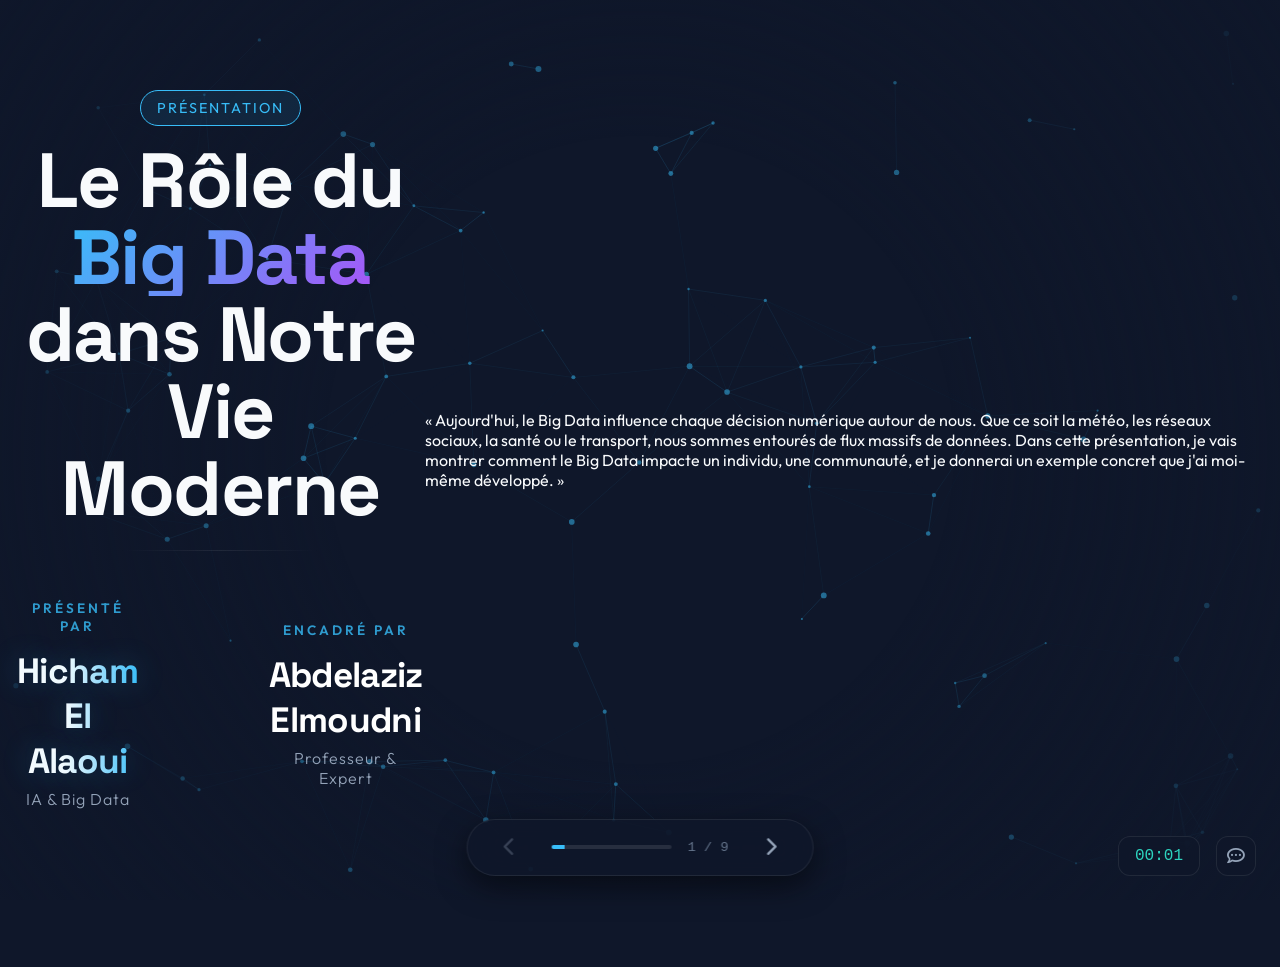
==== index.html @ c6f70495 "Initial commit: Big Data presentation" ====
<!DOCTYPE html>
<html lang="fr">

<head>
    <meta charset="UTF-8">
    <meta name="viewport" content="width=device-width, initial-scale=1.0">
    <title>Le Rôle du Big Data - Hicham El Alaoui</title>
    <link rel="preconnect" href="https://fonts.googleapis.com">
    <link rel="preconnect" href="https://fonts.gstatic.com" crossorigin>
    <link
        href="https://fonts.googleapis.com/css2?family=Outfit:wght@300;400;500;700&family=Space+Grotesk:wght@300;400;600;700&display=swap"
        rel="stylesheet">
    <link rel="stylesheet" href="style.css">
    <link rel="stylesheet" href="https://cdnjs.cloudflare.com/ajax/libs/font-awesome/6.4.0/css/all.min.css">
</head>

<body>

    <!-- Canvas for Particle Network -->
    <canvas id="bg-canvas"></canvas>
    <div class="vignette"></div>

    <main id="presentation">

        <!-- SLIDE 1: Title -->
        <section class="slide active" id="slide-1">
            <div class="content-wrapper">
                <div class="hero-content">
                    <div class="tag">Présentation</div>
                    <h1 class="main-title">Le Rôle du <span class="gradient-text">Big Data</span><br>dans Notre Vie
                        Moderne</h1>
                    <div class="divider"></div>

                    <div class="people-container">
                        <div class="person-block presenter">
                            <span class="role-label">Présenté par</span>
                            <h2 class="person-name">Hicham El Alaoui</h2>
                            <span class="person-title">IA & Big Data</span>
                        </div>

                        <div class="vertical-line"></div>

                        <div class="person-block supervisor">
                            <span class="role-label">Encadré par</span>
                            <h2 class="person-name">Abdelaziz Elmoudni</h2>
                            <span class="person-title">Professeur & Expert</span>
                        </div>
                    </div>

                </div>
            </div>
            <div class="speaker-notes">
                <p>« Aujourd'hui, le Big Data influence chaque décision numérique autour de nous. Que ce soit la météo,
                    les réseaux sociaux, la santé ou le transport, nous sommes entourés de flux massifs de données. Dans
                    cette présentation, je vais montrer comment le Big Data impacte un individu, une communauté, et je
                    donnerai un exemple concret que j'ai moi-même développé. »</p>
            </div>
        </section>

        <!-- SLIDE 2: Definition -->
        <section class="slide" id="slide-2">
            <div class="content-wrapper">
                <h2 class="slide-title">Le Big Data c'est quoi ?</h2>
                <div class="big-concept">
                    <div class="concept-circle">
                        <span class="v-letter">5V</span>
                        <div class="orbit"></div>
                    </div>
                    <div class="v-list">
                        <div class="v-item">
                            <div class="icon-box"><i class="fa-solid fa-database"></i></div> <span>Volume</span>
                        </div>
                        <div class="v-item">
                            <div class="icon-box"><i class="fa-solid fa-gauge-high"></i></div> <span>Vitesse</span>
                        </div>
                        <div class="v-item">
                            <div class="icon-box"><i class="fa-solid fa-layer-group"></i></div> <span>Variété</span>
                        </div>
                        <div class="v-item">
                            <div class="icon-box"><i class="fa-solid fa-check-double"></i></div> <span>Véracité</span>
                        </div>
                        <div class="v-item">
                            <div class="icon-box"><i class="fa-solid fa-gem"></i></div> <span>Valeur</span>
                        </div>
                    </div>
                </div>
            </div>
            <div class="speaker-notes">
                <p>« On parle de Big Data lorsque les données sont trop grandes, trop rapides ou trop complexes pour
                    être traitées avec les outils classiques. Les technologies Big Data permettent de capturer, stocker
                    et analyser ces flux en temps réel. »</p>
            </div>
        </section>

        <!-- SLIDE 3: Impact Individual -->
        <section class="slide" id="slide-3">
            <div class="content-wrapper">
                <h2 class="slide-title">Impact sur l'Individu</h2>
                <div class="cards-grid">
                    <div class="card">
                        <div class="card-glow"></div>
                        <div class="icon"><i class="fa-brands fa-tiktok"></i></div>
                        <h3>Recommandations</h3>
                        <p>TikTok, Netflix</p>
                    </div>
                    <div class="card">
                        <div class="card-glow"></div>
                        <div class="icon"><i class="fa-solid fa-map-location-dot"></i></div>
                        <h3>Navigation</h3>
                        <p>Google Maps (Trafic réel)</p>
                    </div>
                    <div class="card">
                        <div class="card-glow"></div>
                        <div class="icon"><i class="fa-solid fa-shield-halved"></i></div>
                        <h3>Sécurité</h3>
                        <p>Détection fraude bancaire</p>
                    </div>
                    <div class="card">
                        <div class="card-glow"></div>
                        <div class="icon"><i class="fa-solid fa-cloud-sun"></i></div>
                        <h3>Météo</h3>
                        <p>Prévisions ultra précises</p>
                    </div>
                    <div class="card">
                        <div class="card-glow"></div>
                        <div class="icon"><i class="fa-solid fa-heart-pulse"></i></div>
                        <h3>Santé</h3>
                        <p>Suivi cardiaque, sommeil</p>
                    </div>
                </div>
            </div>
            <div class="speaker-notes">
                <p>« Chaque individu interagit avec des systèmes Big Data sans s'en rendre compte. La météo qu'il
                    consulte, les trajets proposés, les promotions qu'il reçoit — tout est basé sur l'analyse de
                    milliards de données. »</p>
            </div>
        </section>

        <!-- SLIDE 4: Impact Society -->
        <section class="slide" id="slide-4">
            <div class="content-wrapper">
                <h2 class="slide-title">Impact sur la Société</h2>
                <div class="list-layout">
                    <div class="list-item">
                        <span class="emoji">📉</span>
                        <div class="text">
                            <h3>Prévention des catastrophes</h3>
                            <p>Anticipation climatique et gestion des risques</p>
                        </div>
                    </div>
                    <div class="list-item">
                        <span class="emoji">🚌</span>
                        <div class="text">
                            <h3>Transport Public</h3>
                            <p>Optimisation des flux et trajets</p>
                        </div>
                    </div>
                    <div class="list-item">
                        <span class="emoji">🏥</span>
                        <div class="text">
                            <h3>Santé Publique</h3>
                            <p>Gestion hospitalière intelligente</p>
                        </div>
                    </div>
                    <div class="list-item">
                        <span class="emoji">📈</span>
                        <div class="text">
                            <h3>Politique</h3>
                            <p>Décisions basées sur les données</p>
                        </div>
                    </div>
                    <div class="list-item">
                        <span class="emoji">📰</span>
                        <div class="text">
                            <h3>Société</h3>
                            <p>Analyse globale des tendances sociales</p>
                        </div>
                    </div>
                </div>
            </div>
            <div class="speaker-notes">
                <p>« Le Big Data ne sert pas seulement les individus : il aide aussi les gouvernements, les villes et
                    les entreprises à prendre de meilleures décisions. »</p>
            </div>
        </section>

        <!-- SLIDE 5: Concrete Example -->
        <section class="slide" id="slide-5">
            <div class="content-wrapper">
                <h2 class="slide-title">Exemple Concret : Mon Projet</h2>
                <div class="project-showcase">
                    <h3 class="project-name">🌤️ Real-Time Weather Streaming Pipeline</h3>

                    <div class="pipeline-container">
                        <!-- Pipeline Animation -->
                        <div class="pipeline-track">
                            <div class="data-packet p1"></div>
                            <div class="data-packet p2"></div>
                            <div class="data-packet p3"></div>
                        </div>

                        <div class="pipeline-nodes">
                            <div class="node">
                                <div class="node-icon python"><i class="fa-brands fa-python"></i></div>
                                <div class="node-label">Python</div>
                                <div class="node-desc">Source (1s)</div>
                            </div>
                            <div class="connector">
                                <div class="flow-line"></div>
                            </div>
                            <div class="node">
                                <div class="node-icon kafka">K</div>
                                <div class="node-label">Kafka</div>
                                <div class="node-desc">Streaming</div>
                            </div>
                            <div class="connector">
                                <div class="flow-line"></div>
                            </div>
                            <div class="node">
                                <div class="node-icon streamlit">S</div>
                                <div class="node-label">Streamlit</div>
                                <div class="node-desc">Dashboard</div>
                            </div>
                        </div>
                    </div>

                    <div class="tech-stack-future">
                        <span class="badge">Roadmap</span>
                        <span class="tech"><i class="fa-brands fa-microsoft"></i> Azure Event Hub</span>
                        <span class="tech"><i class="fa-solid fa-database"></i> PostgreSQL</span>
                        <span class="tech"><i class="fa-solid fa-chart-simple"></i> Power BI</span>
                    </div>

                    <ul class="benefits-list">
                        <li><i class="fa-solid fa-check"></i> Visualisation Live</li>
                        <li><i class="fa-solid fa-check"></i> Anticipation Risques</li>
                        <li><i class="fa-solid fa-check"></i> Évolutif</li>
                    </ul>
                </div>
            </div>
            <div class="speaker-notes">
                <p>« Voici un exemple réel que j'ai développé : un système complet de streaming météo en temps réel
                    utilisant Kafka. Python récupère la météo, Kafka la diffuse, et Streamlit l'affiche. »</p>
            </div>
        </section>

        <!-- SLIDE 6: Why this example -->
        <section class="slide" id="slide-6">
            <div class="content-wrapper">
                <h2 class="slide-title">La Force du Big Data</h2>
                <div class="split-layout">
                    <div class="left-panel">
                        <h3>Une simple donnée devient puissante grâce à :</h3>
                        <ul class="power-list">
                            <li><i class="fa-solid fa-bolt"></i> Temps réel</li>
                            <li><i class="fa-solid fa-magnifying-glass-chart"></i> Analyse</li>
                            <li><i class="fa-solid fa-chart-pie"></i> Visualisation</li>
                            <li><i class="fa-solid fa-stopwatch"></i> Décision rapide</li>
                        </ul>
                    </div>
                    <div class="right-panel">
                        <h3>Même principe utilisé par :</h3>
                        <div class="logos-grid">
                            <div class="logo-item"><i class="fa-brands fa-google"></i> Google Weather</div>
                            <div class="logo-item"><i class="fa-solid fa-cloud"></i> Météo France</div>
                            <div class="logo-item"><i class="fa-solid fa-plane"></i> Aéroports</div>
                            <div class="logo-item"><i class="fa-brands fa-uber"></i> Uber / Glovo</div>
                        </div>
                    </div>
                </div>
            </div>
            <div class="speaker-notes">
                <p>« Ce projet montre comment une simple donnée météo peut devenir un outil puissant. Ce pipeline est le
                    même principe utilisé par les géants de la tech. »</p>
            </div>
        </section>

        <!-- SLIDE 7: Future -->
        <section class="slide" id="slide-7">
            <div class="content-wrapper">
                <h2 class="slide-title">L'Avenir du Big Data</h2>
                <div class="trends-container">
                    <div class="trend-bubble t1">
                        <i class="fa-solid fa-brain"></i>
                        <span>IA + Big Data</span>
                    </div>
                    <div class="trend-bubble t2">
                        <i class="fa-solid fa-microchip"></i>
                        <span>Edge Computing</span>
                    </div>
                    <div class="trend-bubble t3">
                        <i class="fa-solid fa-city"></i>
                        <span>Smart Cities</span>
                    </div>
                    <div class="trend-bubble t4">
                        <i class="fa-solid fa-wifi"></i>
                        <span>IoT</span>
                    </div>
                    <div class="trend-bubble t5">
                        <i class="fa-solid fa-scale-balanced"></i>
                        <span>Data Ethics</span>
                    </div>
                </div>
            </div>
            <div class="speaker-notes">
                <p>« L'avenir sera construit par des systèmes capables de comprendre le monde en temps réel. Nous sommes
                    seulement au début. »</p>
            </div>
        </section>

        <!-- SLIDE 8: Conclusion -->
        <section class="slide" id="slide-8">
            <div class="content-wrapper">
                <div class="quote-container">
                    <i class="fa-solid fa-quote-left quote-icon"></i>
                    <p class="quote-text">Le Big Data n'est pas seulement une technologie.<br>C'est un <span
                            class="highlight">nouvel organe</span> pour la société.</p>
                    <div class="quote-author">
                        <p>Si nous savons le maîtriser, il nous permettra de construire un monde plus intelligent.</p>
                        <p><strong>Tout commence avec de petits projets.</strong></p>
                    </div>
                </div>
            </div>
            <div class="speaker-notes">
                <p>« Le Big Data n'est pas seulement une technologie. C'est un nouvel organe pour la société. »</p>
            </div>
        </section>

        <!-- SLIDE 9: Merci -->
        <section class="slide" id="slide-9">
            <div class="content-wrapper">
                <div class="thank-you-container">
                    <div class="thank-circle">
                        <i class="fa-solid fa-check"></i>
                    </div>
                    <h1 class="end-title">Merci pour votre attention</h1>
                    <div class="contact-info">
                        <div class="contact-item"><i class="fa-brands fa-linkedin"></i> Hicham El Alaoui</div>
                        <div class="contact-item"><i class="fa-solid fa-envelope"></i> elalaouih474@gmail.com</div>
                    </div>
                </div>
            </div>
            <div class="speaker-notes">
                <p>« Merci à tous pour votre écoute. Je suis disponible pour vos questions. »</p>
            </div>
        </section>

    </main>

    <div class="controls">
        <button id="prev-btn" class="nav-btn"><i class="fa-solid fa-chevron-left"></i></button>
        <div class="progress-container">
            <div class="progress-bar">
                <div class="progress-fill" id="progress-fill"></div>
            </div>
            <div class="slide-counter"><span id="current-slide-num">1</span> / <span id="total-slides-num">9</span>
            </div>
        </div>
        <button id="next-btn" class="nav-btn"><i class="fa-solid fa-chevron-right"></i></button>
    </div>

    <div class="presenter-tools">
        <div class="timer" id="presentation-timer">00:00</div>
        <button id="toggle-notes-btn"><i class="fa-regular fa-comment-dots"></i></button>
    </div>

    <div id="notes-display" class="notes-overlay hidden">
        <div class="notes-header">
            <h3><i class="fa-solid fa-microphone-lines"></i> Script</h3>
        </div>
        <div class="notes-content">
            <p id="current-note">...</p>
        </div>
    </div>

    <script src="script.js"></script>
</body>

</html>
---- style.css ----
:root {
    --bg-color: #0f172a;
    --text-color: #f8fafc;
    --accent-primary: #38bdf8;
    --accent-secondary: #a855f7;
    --accent-tertiary: #2dd4bf;
    --card-bg: rgba(30, 41, 59, 0.4);
    --glass-border: rgba(255, 255, 255, 0.08);
    --font-main: 'Outfit', sans-serif;
    --font-display: 'Space Grotesk', sans-serif;
}

* {
    margin: 0;
    padding: 0;
    box-sizing: border-box;
}

body {
    background-color: var(--bg-color);
    color: var(--text-color);
    font-family: var(--font-main);
    overflow: hidden;
    height: 100vh;
    width: 100vw;
}

/* Canvas Background */
#bg-canvas {
    position: fixed;
    top: 0;
    left: 0;
    width: 100%;
    height: 100%;
    z-index: -2;
}

.vignette {
    position: fixed;
    top: 0;
    left: 0;
    width: 100%;
    height: 100%;
    z-index: -1;
    background: radial-gradient(circle, transparent 40%, #0f172a 100%);
    pointer-events: none;
}

/* Main Layout */
main {
    height: 100vh;
    width: 100vw;
    position: relative;
    z-index: 1;
}

.slide {
    position: absolute;
    top: 0;
    left: 0;
    width: 100%;
    height: 100%;
    opacity: 0;
    visibility: hidden;
    transition: all 0.8s cubic-bezier(0.2, 0.8, 0.2, 1);
    transform: scale(1.1) translateY(20px);
    filter: blur(10px);
    display: flex;
    justify-content: center;
    align-items: center;
    padding: 1rem;
}

.slide.active {
    opacity: 1;
    visibility: visible;
    transform: scale(1) translateY(0);
    filter: blur(0);
}

.content-wrapper {
    max-width: 1200px;
    width: 100%;
    text-align: center;
    max-height: 90vh;
    display: flex;
    flex-direction: column;
    justify-content: center;
    align-items: center;
}

/* Typography */
h1,
h2,
h3 {
    font-family: var(--font-display);
    letter-spacing: -0.02em;
}

.tag {
    display: inline-block;
    padding: 0.5rem 1rem;
    border: 1px solid var(--accent-primary);
    border-radius: 50px;
    color: var(--accent-primary);
    font-size: 0.9rem;
    text-transform: uppercase;
    letter-spacing: 2px;
    margin-bottom: 1rem;
    background: rgba(56, 189, 248, 0.1);
}

.main-title {
    font-size: clamp(3rem, 6vw, 5.5rem);
    font-weight: 700;
    line-height: 1;
    margin-bottom: 1.5rem;
}

.gradient-text {
    background: linear-gradient(135deg, var(--accent-primary), var(--accent-secondary));
    background-clip: text;
    -webkit-background-clip: text;
    -webkit-text-fill-color: transparent;
    position: relative;
    display: inline-block;
}

.divider {
    height: 1px;
    width: 200px;
    background: linear-gradient(90deg, transparent, var(--glass-border), transparent);
    margin: 1.5rem auto;
}

/* Slide 1: People Container */
.people-container {
    display: flex;
    justify-content: center;
    align-items: center;
    gap: 4rem;
    margin-top: 3rem;
    flex-direction: row;
    width: 100%;
}

.person-block {
    text-align: center;
    opacity: 0;
    animation: fadeInUp 0.8s cubic-bezier(0.2, 0.8, 0.2, 1) forwards;
    position: relative;
}

.presenter {
    animation-delay: 0.3s;
}

.supervisor {
    animation-delay: 0.6s;
}

.role-label {
    display: block;
    font-size: 0.85rem;
    color: var(--accent-primary);
    text-transform: uppercase;
    letter-spacing: 3px;
    margin-bottom: 0.8rem;
    font-weight: 600;
    opacity: 0.8;
}

.person-name {
    font-size: 2.2rem;
    margin-bottom: 0.4rem;
    color: #fff;
    font-weight: 700;
    position: relative;
    display: inline-block;
}

/* Pro Animation for Hicham's Name */
.presenter .person-name {
    background: linear-gradient(to right, #fff 20%, #38bdf8 50%, #fff 80%);
    background-size: 200% auto;
    background-clip: text;
    -webkit-background-clip: text;
    -webkit-text-fill-color: transparent;
    animation: shine 4s linear infinite;
    text-shadow: 0 0 30px rgba(56, 189, 248, 0.3);
}

.person-title {
    font-size: 1rem;
    color: #94a3b8;
    font-weight: 300;
    letter-spacing: 1px;
}

.vertical-line {
    width: 1px;
    height: 60px;
    background: linear-gradient(to bottom, transparent, var(--glass-border), transparent);
    opacity: 0;
    animation: fadeIn 1s forwards 0.5s;
}

/* Slide Titles */
.slide-title {
    font-size: clamp(2.5rem, 5vw, 3.5rem);
    margin-bottom: 2rem;
    color: #fff;
    position: relative;
    display: inline-block;
}

.slide-title::after {
    content: '';
    position: absolute;
    bottom: -10px;
    left: 50%;
    transform: translateX(-50%);
    width: 60px;
    height: 4px;
    background: var(--accent-primary);
    border-radius: 2px;
}

/* Slide 2: 5V */
.big-concept {
    display: flex;
    align-items: center;
    justify-content: center;
    gap: 4rem;
    flex-wrap: wrap;
}

.concept-circle {
    width: clamp(150px, 20vw, 220px);
    height: clamp(150px, 20vw, 220px);
    border-radius: 50%;
    background: linear-gradient(135deg, rgba(56, 189, 248, 0.1), rgba(168, 85, 247, 0.1));
    border: 1px solid var(--accent-primary);
    display: flex;
    align-items: center;
    justify-content: center;
    position: relative;
    box-shadow: 0 0 60px rgba(56, 189, 248, 0.2);
}

.orbit {
    position: absolute;
    width: 100%;
    height: 100%;
    border-radius: 50%;
    border: 2px dashed var(--accent-secondary);
    animation: spin 10s linear infinite;
}

.v-letter {
    font-size: clamp(3rem, 8vw, 5rem);
    font-weight: 800;
    background: linear-gradient(to bottom, #fff, #94a3b8);
    background-clip: text;
    -webkit-background-clip: text;
    -webkit-text-fill-color: transparent;
    z-index: 2;
}

.v-list {
    text-align: left;
    display: flex;
    flex-direction: column;
    gap: 1rem;
}

.v-item {
    display: flex;
    align-items: center;
    gap: 1rem;
    font-size: clamp(1.2rem, 2vw, 1.8rem);
    opacity: 0;
    transform: translateX(30px);
    animation: slideInRight 0.5s forwards;
}

.slide.active .v-item:nth-child(1) {
    animation-delay: 0.2s;
}

.slide.active .v-item:nth-child(2) {
    animation-delay: 0.3s;
}

.slide.active .v-item:nth-child(3) {
    animation-delay: 0.4s;
}

.slide.active .v-item:nth-child(4) {
    animation-delay: 0.5s;
}

.slide.active .v-item:nth-child(5) {
    animation-delay: 0.6s;
}

.icon-box {
    width: 40px;
    height: 40px;
    background: rgba(255, 255, 255, 0.05);
    border-radius: 12px;
    display: flex;
    align-items: center;
    justify-content: center;
    color: var(--accent-tertiary);
    font-size: 1rem;
}

/* Slide 3: Cards */
.cards-grid {
    display: grid;
    grid-template-columns: repeat(auto-fit, minmax(180px, 1fr));
    gap: 1.5rem;
    width: 100%;
}

.card {
    background: var(--card-bg);
    border: 1px solid var(--glass-border);
    padding: 1.5rem;
    border-radius: 20px;
    backdrop-filter: blur(20px);
    transition: all 0.4s;
    position: relative;
    overflow: hidden;
}

.card-glow {
    position: absolute;
    top: 0;
    left: 0;
    width: 100%;
    height: 100%;
    background: radial-gradient(circle at 50% 0%, rgba(56, 189, 248, 0.2), transparent 70%);
    opacity: 0;
    transition: opacity 0.4s;
}

.card:hover {
    transform: translateY(-10px);
    border-color: var(--accent-primary);
    box-shadow: 0 20px 40px rgba(0, 0, 0, 0.3);
}

.card:hover .card-glow {
    opacity: 1;
}

.card .icon {
    font-size: 2.5rem;
    margin-bottom: 1rem;
    color: var(--accent-secondary);
}

.card h3 {
    margin-bottom: 0.5rem;
    color: #fff;
    font-size: 1.1rem;
}

.card p {
    color: #94a3b8;
    font-size: 0.9rem;
    line-height: 1.4;
}

/* Slide 4: List */
.list-layout {
    display: grid;
    grid-template-columns: 1fr 1fr;
    gap: 1.5rem;
    text-align: left;
    width: 100%;
}

.list-item {
    background: linear-gradient(90deg, rgba(255, 255, 255, 0.03), transparent);
    padding: 1.2rem;
    border-radius: 16px;
    display: flex;
    align-items: center;
    gap: 1.2rem;
    border-left: 4px solid transparent;
    transition: all 0.3s;
}

.list-item:hover {
    border-left-color: var(--accent-tertiary);
    background: linear-gradient(90deg, rgba(45, 212, 191, 0.1), transparent);
}

.list-item .emoji {
    font-size: 2rem;
}

.list-item h3 {
    color: var(--accent-tertiary);
    margin-bottom: 0.2rem;
    font-size: 1.1rem;
}

.list-item p {
    font-size: 0.9rem;
}

/* Slide 5: Pipeline Animation */
.project-showcase {
    background: rgba(0, 0, 0, 0.3);
    border: 1px solid var(--glass-border);
    border-radius: 30px;
    padding: 2rem;
    backdrop-filter: blur(10px);
    width: 100%;
}

.project-name {
    font-size: 1.8rem;
    margin-bottom: 2rem;
    background: linear-gradient(to right, #fff, #94a3b8);
    background-clip: text;
    -webkit-background-clip: text;
    -webkit-text-fill-color: transparent;
}

.pipeline-container {
    position: relative;
    margin: 3rem 0;
    padding: 0 1rem;
}

.pipeline-nodes {
    display: flex;
    justify-content: space-between;
    align-items: center;
    position: relative;
    z-index: 2;
}

.node {
    display: flex;
    flex-direction: column;
    align-items: center;
    gap: 0.8rem;
    width: 100px;
}

.node-icon {
    width: 70px;
    height: 70px;
    border-radius: 20px;
    display: flex;
    align-items: center;
    justify-content: center;
    font-size: 2.5rem;
    background: #1e293b;
    border: 1px solid var(--glass-border);
    box-shadow: 0 10px 30px rgba(0, 0, 0, 0.3);
    transition: transform 0.3s;
}

.node:hover .node-icon {
    transform: scale(1.1);
    border-color: var(--accent-primary);
}

.node-icon.python {
    color: #ffd343;
}

.node-icon.kafka {
    color: #fff;
    background: #000;
}

.node-icon.streamlit {
    color: #ff4b4b;
}

.node-label {
    font-weight: 700;
    font-size: 1rem;
}

.node-desc {
    font-size: 0.75rem;
    color: #64748b;
}

.connector {
    flex: 1;
    height: 2px;
    background: #334155;
    position: relative;
    margin: 0 0.5rem;
    top: -20px;
}

.pipeline-track {
    position: absolute;
    top: 35px;
    left: 60px;
    right: 60px;
    height: 4px;
    z-index: 1;
    pointer-events: none;
}

.data-packet {
    position: absolute;
    width: 10px;
    height: 10px;
    background: var(--accent-primary);
    border-radius: 50%;
    box-shadow: 0 0 15px var(--accent-primary);
    top: -4px;
    opacity: 0;
}

.p1 {
    animation: flowData 3s infinite linear;
}

.p2 {
    animation: flowData 3s infinite linear 1s;
}

.p3 {
    animation: flowData 3s infinite linear 2s;
}

.tech-stack-future {
    display: flex;
    justify-content: center;
    gap: 0.8rem;
    margin-top: 2rem;
    flex-wrap: wrap;
}

.badge {
    background: var(--accent-secondary);
    padding: 0.2rem 0.8rem;
    border-radius: 20px;
    font-size: 0.8rem;
    font-weight: bold;
}

.tech {
    background: rgba(255, 255, 255, 0.05);
    padding: 0.5rem 1rem;
    border-radius: 10px;
    font-size: 0.85rem;
    border: 1px solid transparent;
    transition: all 0.3s;
}

.tech:hover {
    border-color: var(--accent-secondary);
    background: rgba(168, 85, 247, 0.1);
}

.benefits-list {
    list-style: none;
    margin-top: 1.5rem;
    display: flex;
    justify-content: center;
    gap: 1.5rem;
    flex-wrap: wrap;
}

.benefits-list li {
    color: var(--accent-primary);
    font-weight: 500;
    font-size: 0.9rem;
}

.benefits-list i {
    margin-right: 0.5rem;
}

/* Slide 6: Split */
.split-layout {
    display: flex;
    gap: 3rem;
    text-align: left;
    width: 100%;
}

.left-panel,
.right-panel {
    flex: 1;
    background: rgba(255, 255, 255, 0.02);
    padding: 2rem;
    border-radius: 20px;
    border: 1px solid var(--glass-border);
}

.power-list {
    list-style: none;
    margin-top: 1.5rem;
}

.power-list li {
    font-size: 1.2rem;
    margin-bottom: 1.2rem;
    display: flex;
    align-items: center;
    gap: 1rem;
    color: #e2e8f0;
}

.power-list i {
    color: var(--accent-primary);
}

.logos-grid {
    display: grid;
    grid-template-columns: 1fr 1fr;
    gap: 1rem;
    margin-top: 1.5rem;
}

.logo-item {
    background: #1e293b;
    padding: 1.2rem;
    text-align: center;
    border-radius: 14px;
    font-weight: 600;
    color: #cbd5e1;
    display: flex;
    flex-direction: column;
    align-items: center;
    gap: 0.5rem;
    font-size: 0.9rem;
    transition: transform 0.3s;
}

.logo-item:hover {
    transform: translateY(-5px);
    background: #334155;
    color: #fff;
}

.logo-item i {
    font-size: 1.5rem;
    color: var(--accent-secondary);
}

/* Slide 7: Trends */
.trends-container {
    display: flex;
    flex-wrap: wrap;
    justify-content: center;
    gap: 1.5rem;
    max-width: 900px;
    margin: 0 auto;
}

.trend-bubble {
    width: clamp(140px, 18vw, 180px);
    height: clamp(140px, 18vw, 180px);
    border-radius: 50%;
    display: flex;
    flex-direction: column;
    align-items: center;
    justify-content: center;
    gap: 0.8rem;
    background: rgba(255, 255, 255, 0.03);
    border: 1px solid var(--glass-border);
    backdrop-filter: blur(10px);
    transition: all 0.4s cubic-bezier(0.175, 0.885, 0.32, 1.275);
    cursor: pointer;
}

.trend-bubble i {
    font-size: 2rem;
    color: #94a3b8;
    transition: color 0.3s;
}

.trend-bubble span {
    font-weight: 600;
    color: #e2e8f0;
    font-size: 0.9rem;
    text-align: center;
}

.trend-bubble:hover {
    transform: scale(1.15);
    background: var(--accent-primary);
    border-color: var(--accent-primary);
    box-shadow: 0 0 40px rgba(56, 189, 248, 0.4);
}

.trend-bubble:hover i,
.trend-bubble:hover span {
    color: #0f172a;
}

/* Slide 8: Quote */
.quote-container {
    max-width: 900px;
    margin: 0 auto;
    position: relative;
    padding: 0 2rem;
}

.quote-icon {
    font-size: 4rem;
    color: var(--accent-secondary);
    opacity: 0.3;
    position: absolute;
    top: -40px;
    left: -40px;
}

.quote-text {
    font-size: clamp(2rem, 4vw, 3rem);
    line-height: 1.3;
    font-weight: 300;
    margin-bottom: 3rem;
}

.highlight {
    color: var(--accent-secondary);
    font-weight: 600;
}

.quote-author {
    font-size: 1.2rem;
    color: #94a3b8;
}

/* Slide 9: Thank You */
.thank-you-container {
    display: flex;
    flex-direction: column;
    align-items: center;
    gap: 2rem;
}

.thank-circle {
    width: 100px;
    height: 100px;
    border-radius: 50%;
    background: var(--accent-primary);
    display: flex;
    align-items: center;
    justify-content: center;
    font-size: 3rem;
    color: #0f172a;
    box-shadow: 0 0 40px rgba(56, 189, 248, 0.5);
    animation: popIn 0.6s cubic-bezier(0.175, 0.885, 0.32, 1.275);
}

.end-title {
    font-size: clamp(3rem, 6vw, 5rem);
    background: linear-gradient(to right, var(--accent-primary), var(--accent-tertiary));
    background-clip: text;
    -webkit-background-clip: text;
    -webkit-text-fill-color: transparent;
    margin-bottom: 2rem;
}

.contact-info {
    display: flex;
    gap: 2rem;
    flex-wrap: wrap;
    justify-content: center;
}

.contact-item {
    font-size: 1.2rem;
    color: #94a3b8;
    display: flex;
    align-items: center;
    gap: 0.8rem;
    background: rgba(255, 255, 255, 0.05);
    padding: 0.8rem 1.5rem;
    border-radius: 50px;
    border: 1px solid var(--glass-border);
}

/* Controls */
.controls {
    position: fixed;
    bottom: 1.5rem;
    left: 50%;
    transform: translateX(-50%);
    display: flex;
    align-items: center;
    gap: 1.5rem;
    z-index: 100;
    background: rgba(15, 23, 42, 0.8);
    padding: 0.6rem 1.5rem;
    border-radius: 50px;
    backdrop-filter: blur(20px);
    border: 1px solid var(--glass-border);
    box-shadow: 0 10px 30px rgba(0, 0, 0, 0.5);
}

.nav-btn {
    background: none;
    border: none;
    color: #94a3b8;
    font-size: 1.2rem;
    cursor: pointer;
    transition: all 0.3s;
    width: 36px;
    height: 36px;
    border-radius: 50%;
    display: flex;
    align-items: center;
    justify-content: center;
}

.nav-btn:hover {
    background: rgba(255, 255, 255, 0.1);
    color: #fff;
}

.progress-container {
    display: flex;
    align-items: center;
    gap: 1rem;
}

.progress-bar {
    width: 120px;
    height: 4px;
    background: rgba(255, 255, 255, 0.1);
    border-radius: 2px;
    overflow: hidden;
}

.progress-fill {
    height: 100%;
    background: var(--accent-primary);
    width: 0%;
    transition: width 0.3s;
}

.slide-counter {
    font-family: monospace;
    color: #64748b;
    font-size: 0.85rem;
}

/* Presenter Tools */
.presenter-tools {
    position: fixed;
    bottom: 1.5rem;
    right: 1.5rem;
    display: flex;
    gap: 1rem;
    z-index: 100;
}

.timer {
    background: rgba(15, 23, 42, 0.8);
    padding: 0.6rem 1rem;
    border-radius: 12px;
    border: 1px solid var(--glass-border);
    font-family: monospace;
    font-size: 1rem;
    color: var(--accent-tertiary);
    backdrop-filter: blur(10px);
}

#toggle-notes-btn {
    background: rgba(15, 23, 42, 0.8);
    border: 1px solid var(--glass-border);
    color: #94a3b8;
    width: 40px;
    height: 40px;
    border-radius: 12px;
    cursor: pointer;
    transition: all 0.3s;
    display: flex;
    align-items: center;
    justify-content: center;
    font-size: 1.1rem;
}

#toggle-notes-btn:hover {
    border-color: var(--accent-primary);
    color: var(--accent-primary);
}

.notes-overlay {
    position: fixed;
    bottom: 7rem;
    right: 2rem;
    width: 350px;
    background: rgba(15, 23, 42, 0.95);
    border: 1px solid var(--glass-border);
    border-radius: 16px;
    z-index: 99;
    box-shadow: 0 20px 50px rgba(0, 0, 0, 0.5);
    transition: opacity 0.3s, transform 0.3s;
    overflow: hidden;
}

.notes-header {
    background: rgba(255, 255, 255, 0.05);
    padding: 1rem;
    border-bottom: 1px solid var(--glass-border);
}

.notes-header h3 {
    font-size: 0.9rem;
    color: #94a3b8;
    text-transform: uppercase;
    letter-spacing: 1px;
    margin: 0;
}

.notes-content {
    padding: 1.5rem;
}

.notes-overlay.hidden {
    opacity: 0;
    transform: translateY(20px);
    pointer-events: none;
}

/* Animations */
@keyframes fadeInUp {
    from {
        opacity: 0;
        transform: translateY(30px) scale(0.95);
    }

    to {
        opacity: 1;
        transform: translateY(0) scale(1);
    }
}

@keyframes fadeIn {
    from {
        opacity: 0;
    }

    to {
        opacity: 1;
    }
}

@keyframes popIn {
    0% {
        transform: scale(0);
        opacity: 0;
    }

    60% {
        transform: scale(1.1);
        opacity: 1;
    }

    100% {
        transform: scale(1);
        opacity: 1;
    }
}

@keyframes shine {
    to {
        background-position: 200% center;
    }
}

@keyframes spin {
    100% {
        transform: rotate(360deg);
    }
}

@keyframes slideInRight {
    to {
        opacity: 1;
        transform: translateX(0);
    }
}

@keyframes flowData {
    0% {
        left: 0%;
        opacity: 0;
        transform: scale(0.5);
    }

    10% {
        opacity: 1;
        transform: scale(1);
    }

    90% {
        opacity: 1;
        transform: scale(1);
    }

    100% {
        left: 100%;
        opacity: 0;
        transform: scale(0.5);
    }
}

/* Responsive */
@media (max-width: 768px) {
    .main-title {
        font-size: 3rem;
    }

    .big-concept {
        flex-direction: column;
        gap: 2rem;
    }

    .split-layout {
        flex-direction: column;
    }

    .pipeline-nodes {
        flex-direction: column;
        gap: 1.5rem;
    }

    .connector {
        transform: rotate(90deg);
        margin: 0.5rem 0;
        width: 2px;
        height: 20px;
        top: 0;
    }

    .pipeline-track {
        display: none;
    }

    .people-container {
        flex-direction: column;
        gap: 1.5rem;
    }

    .vertical-line {
        width: 80px;
        height: 1px;
    }

    .list-layout {
        grid-template-columns: 1fr;
    }
}

@media (max-height: 700px) {
    .slide {
        padding: 0.5rem;
    }

    .main-title {
        margin-bottom: 1rem;
    }

    .slide-title {
        margin-bottom: 1.5rem;
    }

    .card {
        padding: 1rem;
    }

    .icon-box {
        width: 30px;
        height: 30px;
    }

    .v-item {
        font-size: 1.2rem;
    }
}
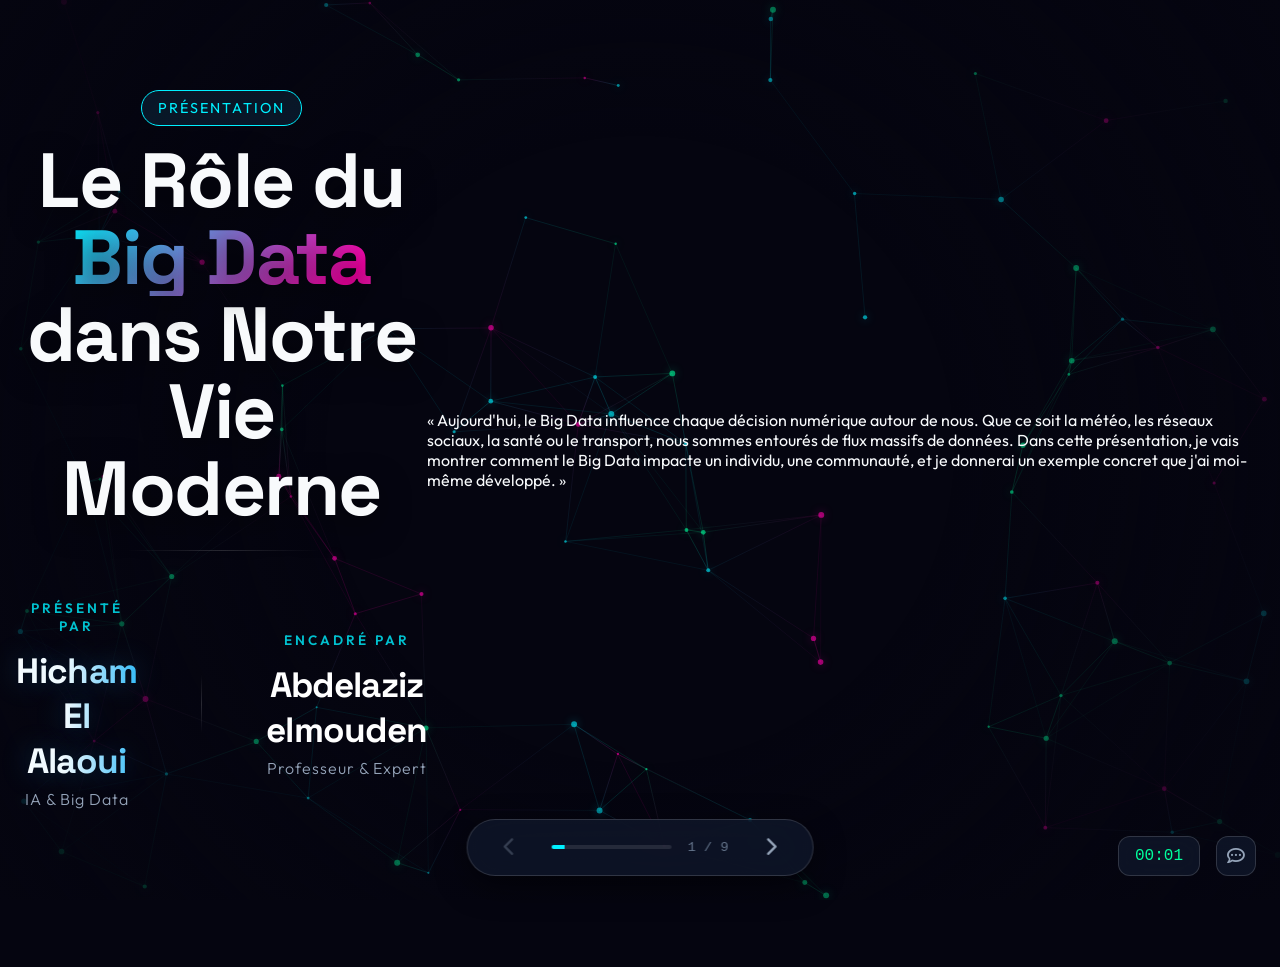
==== commit 3d501317: "Update supervisor name, enhance design, and add modern interactive presentation" ====
--- a/index.html
+++ b/index.html
@@ -42,7 +42,7 @@
 
                         <div class="person-block supervisor">
                             <span class="role-label">Encadré par</span>
-                            <h2 class="person-name">Abdelaziz Elmoudni</h2>
+                            <h2 class="person-name">Abdelaziz elmouden</h2>
                             <span class="person-title">Professeur & Expert</span>
                         </div>
                     </div>
--- a/style.css
+++ b/style.css
@@ -1,11 +1,11 @@
 :root {
-    --bg-color: #0f172a;
+    --bg-color: #050510;
     --text-color: #f8fafc;
-    --accent-primary: #38bdf8;
-    --accent-secondary: #a855f7;
-    --accent-tertiary: #2dd4bf;
-    --card-bg: rgba(30, 41, 59, 0.4);
-    --glass-border: rgba(255, 255, 255, 0.08);
+    --accent-primary: #00f0ff;
+    --accent-secondary: #ff00aa;
+    --accent-tertiary: #00ff9d;
+    --card-bg: linear-gradient(145deg, rgba(30, 41, 59, 0.6), rgba(15, 23, 42, 0.8));
+    --glass-border: rgba(255, 255, 255, 0.15);
     --font-main: 'Outfit', sans-serif;
     --font-display: 'Space Grotesk', sans-serif;
 }
@@ -42,7 +42,7 @@
     width: 100%;
     height: 100%;
     z-index: -1;
-    background: radial-gradient(circle, transparent 40%, #0f172a 100%);
+    background: radial-gradient(circle, transparent 40%, #050510 100%);
     pointer-events: none;
 }
 
@@ -115,10 +115,13 @@
     font-weight: 700;
     line-height: 1;
     margin-bottom: 1.5rem;
+    text-shadow: 0 10px 30px rgba(0, 0, 0, 0.5);
 }
 
 .gradient-text {
-    background: linear-gradient(135deg, var(--accent-primary), var(--accent-secondary));
+    background: linear-gradient(135deg, var(--accent-primary), var(--accent-secondary), var(--accent-tertiary));
+    background-size: 200% auto;
+    animation: shine 4s linear infinite;
     background-clip: text;
     -webkit-background-clip: text;
     -webkit-text-fill-color: transparent;
